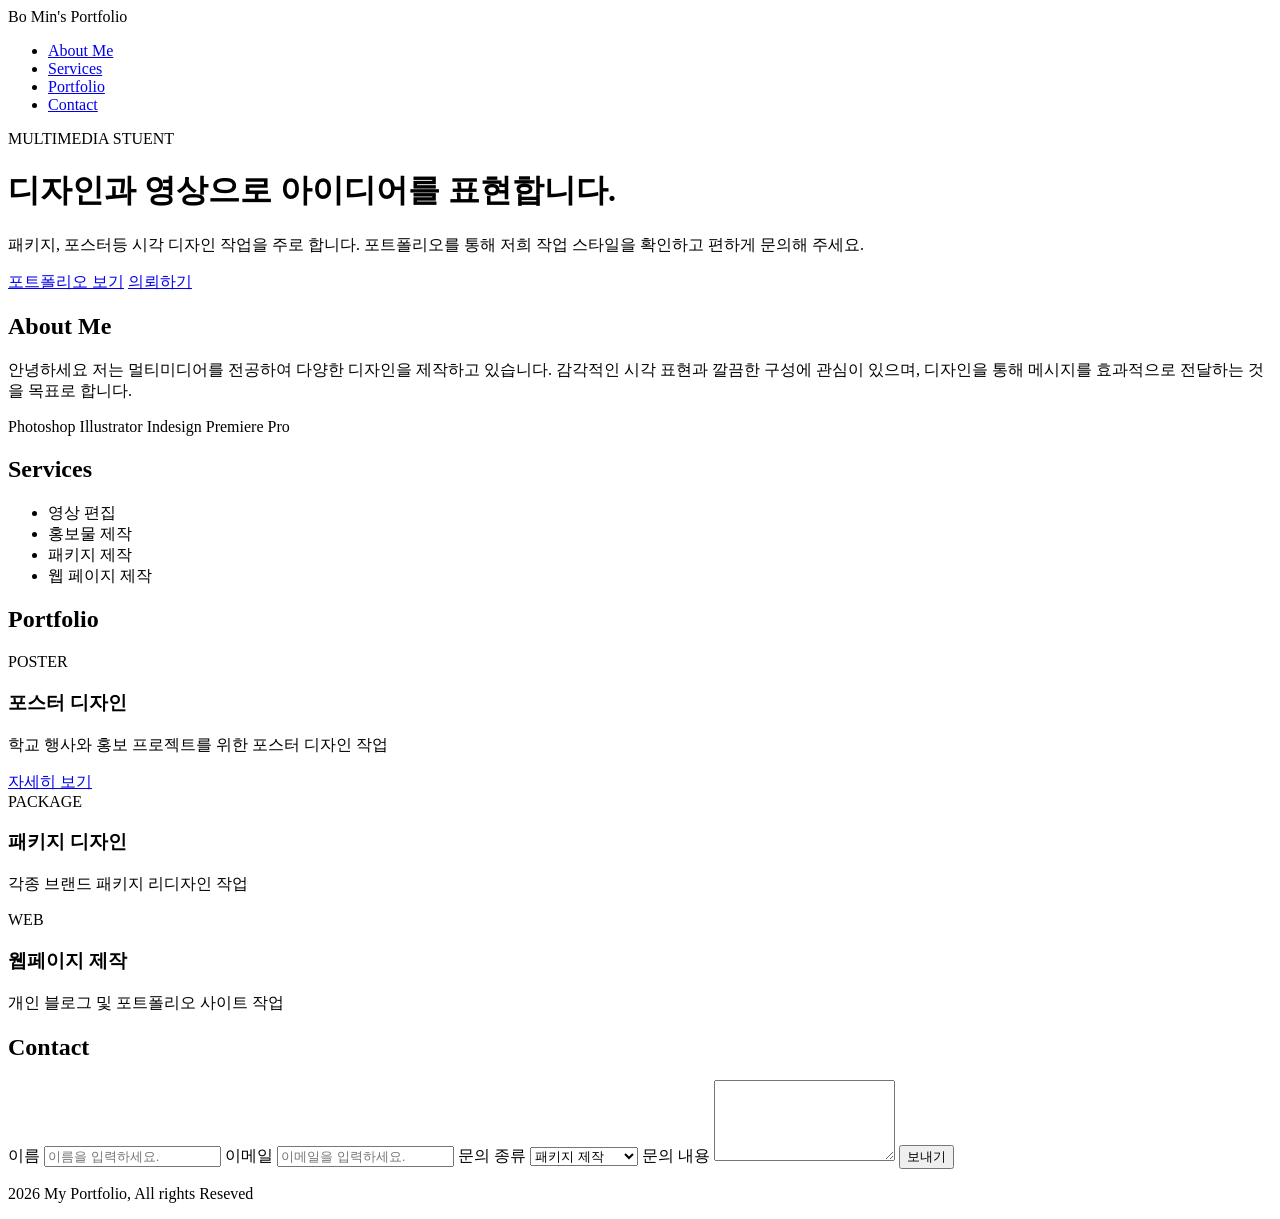
==== index.html @ cea43561 "Add files via upload" ====
<!DOCTYPE html>
<html lang="en">
<head>
    <meta charset="UTF-8">
    <meta name="viewport" content="width=device-width, initial-scale=1.0">
    <title>My Portfolio</title>
</head>
<body>
    <nav>
    <div>Bo Min's Portfolio</div>
    <ul>
        <li><a href="a"> About Me </a></li>
        <li><a href="service"> Services </a></li>
        <li><a href="portfolio"> Portfolio </a></li>
        <li><a href="contact"> Contact </a></li>
    </ul>
    </nav>
    
    <header>
    <div>
        <p>MULTIMEDIA STUENT</p>
        <h1>디자인과 영상으로 아이디어를 표현합니다.</h1>
        <p>패키지, 포스터등 시각 디자인 작업을 주로 합니다. 포트폴리오를 통해 저희 작업 스타일을 확인하고 편하게 문의해 주세요.</p>

        <div>
            <a href="#">포트폴리오 보기</a>
            <a href="#">의뢰하기</a>
        </div>
    </div>
    </header>

    <section id="a">
        <h2>About Me</h2>
        <p>안녕하세요 저는 멀티미디어를 전공하여 다양한 디자인을 제작하고 있습니다.
            감각적인 시각 표현과 깔끔한 구성에 관심이 있으며, 디자인을 통해 메시지를 효과적으로 전달하는 것을 목표로 합니다.
        </p>

        <div>
            <span>Photoshop</span>
            <span>Illustrator</span>
            <span>Indesign</span>
            <span>Premiere Pro</span>
        </div>
    </section>

    <section id="service">
        <h2>Services</h2>
        <ul>
            <li>영상 편집</li>
            <li>홍보물 제작</li>
            <li>패키지 제작</li>
            <li>웹 페이지 제작</li>
        </ul>
    </section>

    <section id="portfolio">
        <h2>Portfolio</h2>

        <div class="portfolio-grid">
            <div class="card">
                <div>POSTER</div>
                <h3>포스터 디자인</h3>
                <p>학교 행사와 홍보 프로젝트를 위한 포스터 디자인 작업</p>
                <a href="#">자세히 보기</a>
            </div>

            <div class="card">
                <div>PACKAGE</div>
                <h3>패키지 디자인</h3>
                <p>각종 브랜드 패키지 리디자인 작업</p>
            </div>

            <div class="card">
                <div>WEB</div>
                <h3>웹페이지 제작</h3>
                <p>개인 블로그 및 포트폴리오 사이트 작업</p>
            </div>
        </div>

    </section>

    <section id="contact"> 
        <h2>Contact</h2>
        <form>
            <label for="name">이름</label>
            <input type="text" name="name" placeholder="이름을 입력하세요.">

            <label for="email">이메일</label>
            <input type="email" name="email" placeholder="이메일을 입력하세요.">

            <label for="type">문의 종류</label>
            <select name="type">
                <option>패키지 제작</option>
                <option>포스터 제작</option>
                <option>영상 편집 제작</option>
                <option>웹 페이지 제작</option>
            </select>

            <label for="message">문의 내용</label>
            <textarea name="message" placeholder="문의할 내용을 입력하세요." rows="5">
            </textarea>

            <input type="submit" value="보내기">
        </form>
    </section>


    <footer>
        <p>2026 My Portfolio, All rights Reseved</p>
    </footer>

</body>
</html>
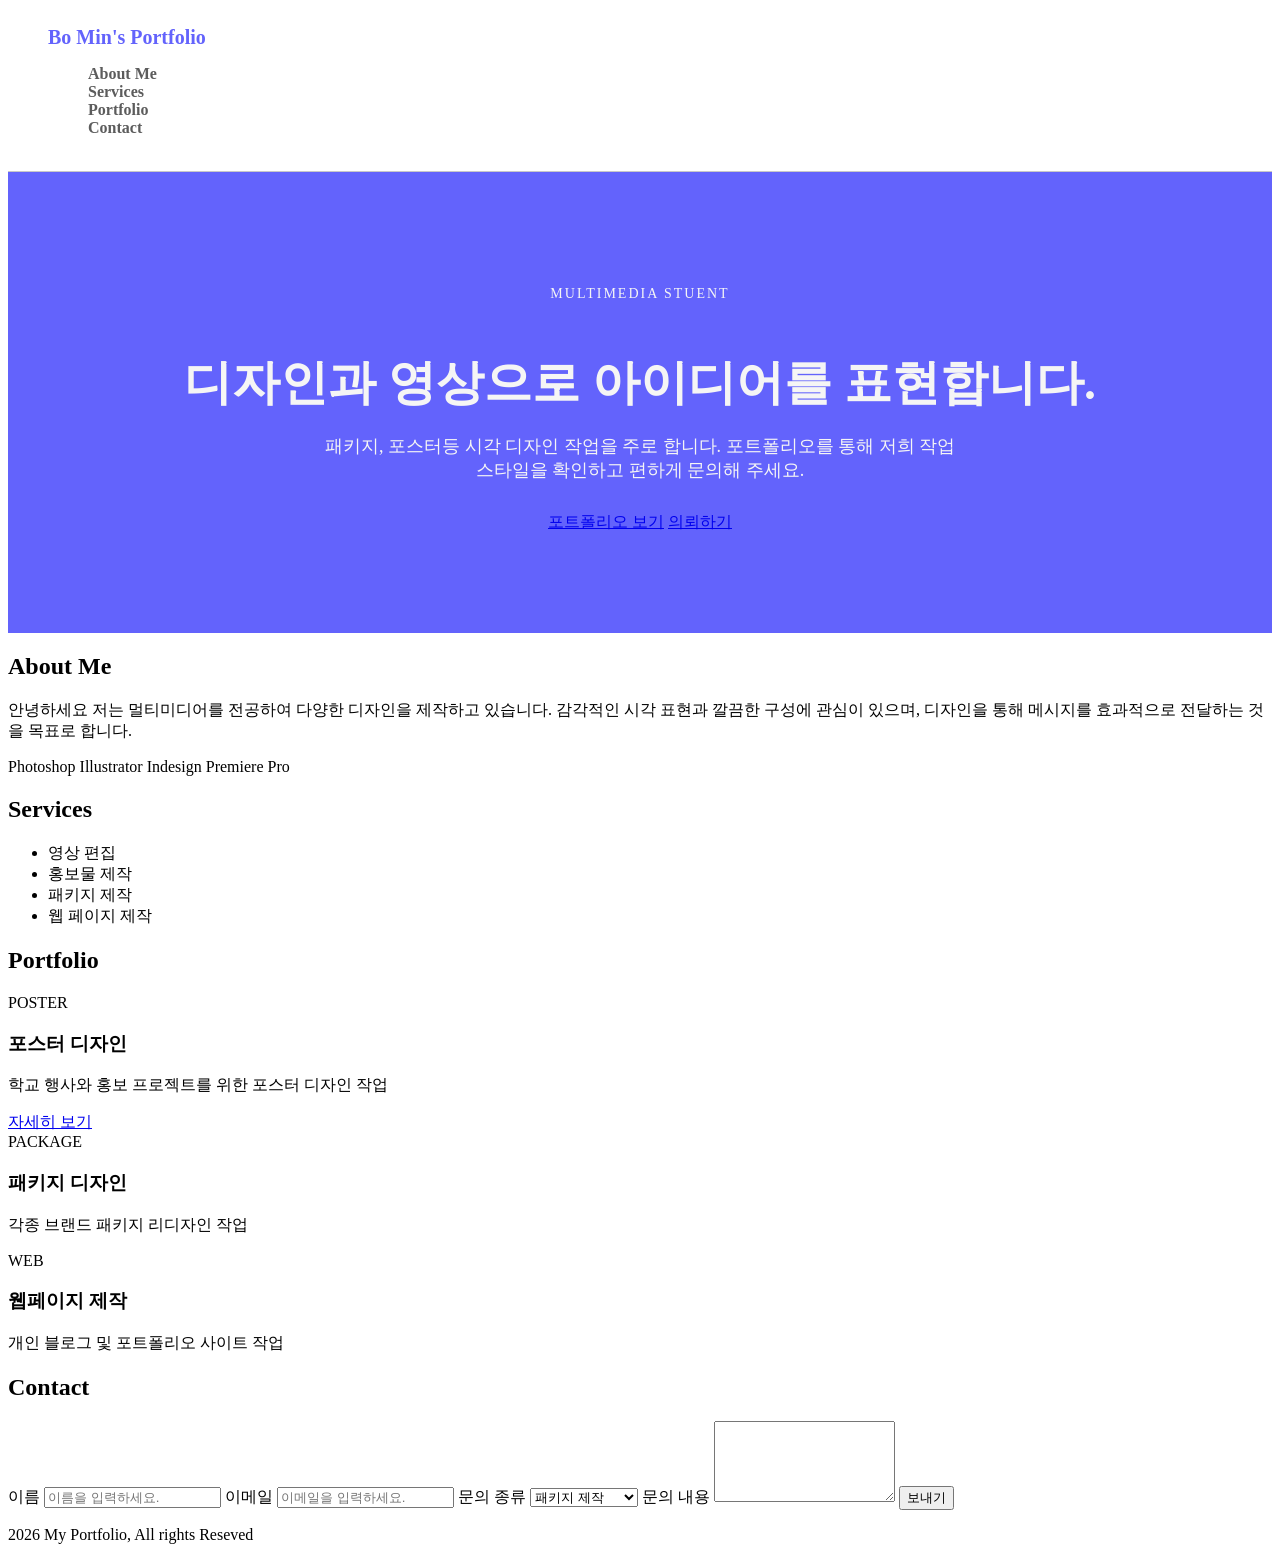
==== commit 22dd4079: "Add files via upload" ====
--- a/index.html
+++ b/index.html
@@ -4,32 +4,33 @@
     <meta charset="UTF-8">
     <meta name="viewport" content="width=device-width, initial-scale=1.0">
     <title>My Portfolio</title>
+    <link rel="stylesheet" href="style.css">
 </head>
 <body>
     <nav>
-    <div>Bo Min's Portfolio</div>
+    <div class="logo">Bo Min's Portfolio</div>
     <ul>
-        <li><a href="a"> About Me </a></li>
+        <li><a href="about"> About Me </a></li>
         <li><a href="service"> Services </a></li>
         <li><a href="portfolio"> Portfolio </a></li>
         <li><a href="contact"> Contact </a></li>
     </ul>
     </nav>
     
-    <header>
-    <div>
-        <p>MULTIMEDIA STUENT</p>
+    <header class="hero">
+    <div class="hero-text">
+        <p class="small-title">MULTIMEDIA STUENT</p>
         <h1>디자인과 영상으로 아이디어를 표현합니다.</h1>
-        <p>패키지, 포스터등 시각 디자인 작업을 주로 합니다. 포트폴리오를 통해 저희 작업 스타일을 확인하고 편하게 문의해 주세요.</p>
+        <p class="hero-description">패키지, 포스터등 시각 디자인 작업을 주로 합니다. 포트폴리오를 통해 저희 작업 스타일을 확인하고 편하게 문의해 주세요.</p>
 
-        <div>
+        <div class="hero-buttons">
             <a href="#">포트폴리오 보기</a>
             <a href="#">의뢰하기</a>
         </div>
     </div>
     </header>
 
-    <section id="a">
+    <section id="about">
         <h2>About Me</h2>
         <p>안녕하세요 저는 멀티미디어를 전공하여 다양한 디자인을 제작하고 있습니다.
             감각적인 시각 표현과 깔끔한 구성에 관심이 있으며, 디자인을 통해 메시지를 효과적으로 전달하는 것을 목표로 합니다.
--- a/style.css
+++ b/style.css
@@ -0,0 +1,51 @@
+nav {
+    background-color: rgb(255, 255, 255);
+    border-bottom: 1px solid rgb(200, 200, 200);
+    padding:18px 40px;
+}
+
+nav ul {
+    list-style: none;
+
+}
+
+nav ul li a {
+    text-decoration: none;
+    color: rgb(92, 92, 92);
+    font-weight: bold;
+}
+
+nav ul li a:hover{
+    color:rgb(174, 104, 239);
+}
+
+.logo {
+    font-size: 20px;
+    font-weight: bold;
+    color:rgb(99, 99, 252);
+}
+
+.hero {
+    background-color: rgb(99, 99, 252);
+    color: whitesmoke;
+    padding: 100px 20px;
+    text-align: center;
+}
+    
+.small-title {
+    font-size: 14px;
+    letter-spacing: 2px;
+    margin-bottom: 50px;
+}
+
+.hero h1 {
+    font-size: 48px;
+    margin-bottom: 20px;
+    line-height: 1.3;
+}
+
+.hero-description {
+    font-size: 18px;
+    width: 650px;
+    margin: 0 auto 30px auto;
+}
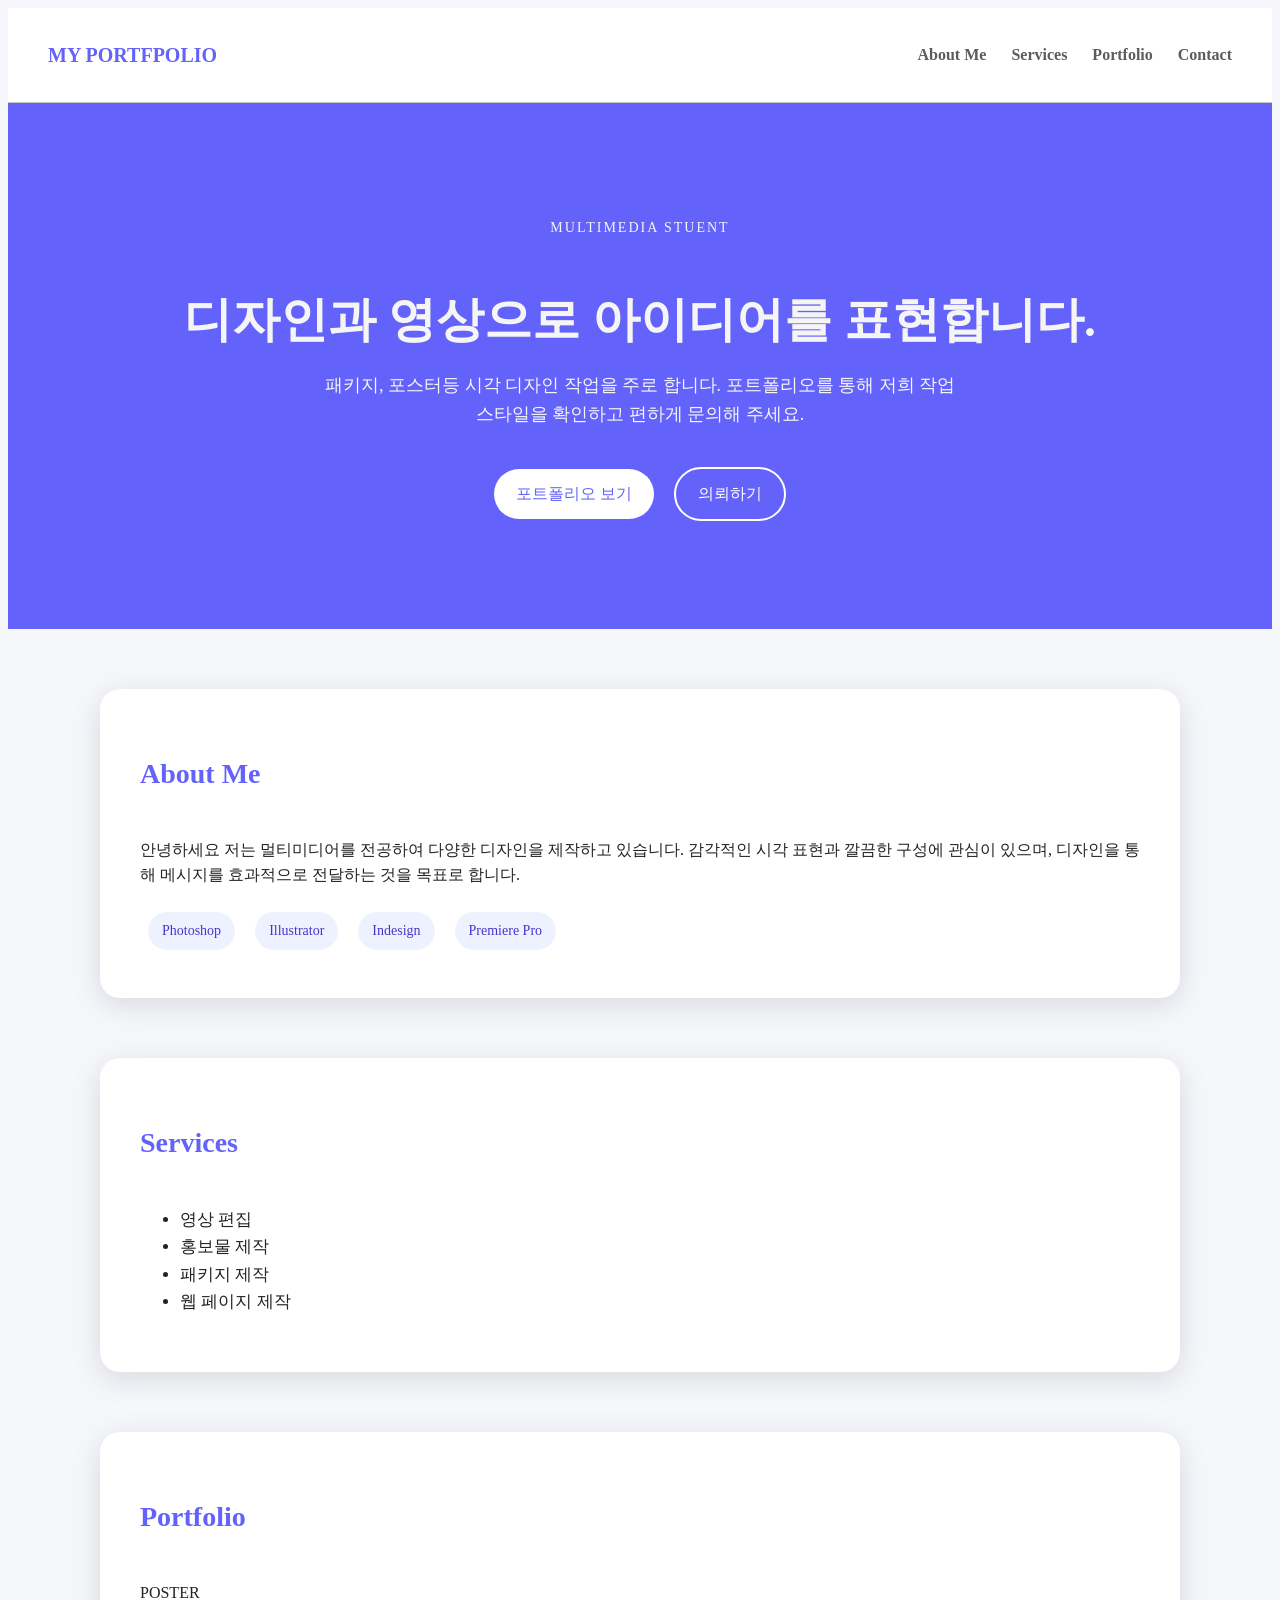
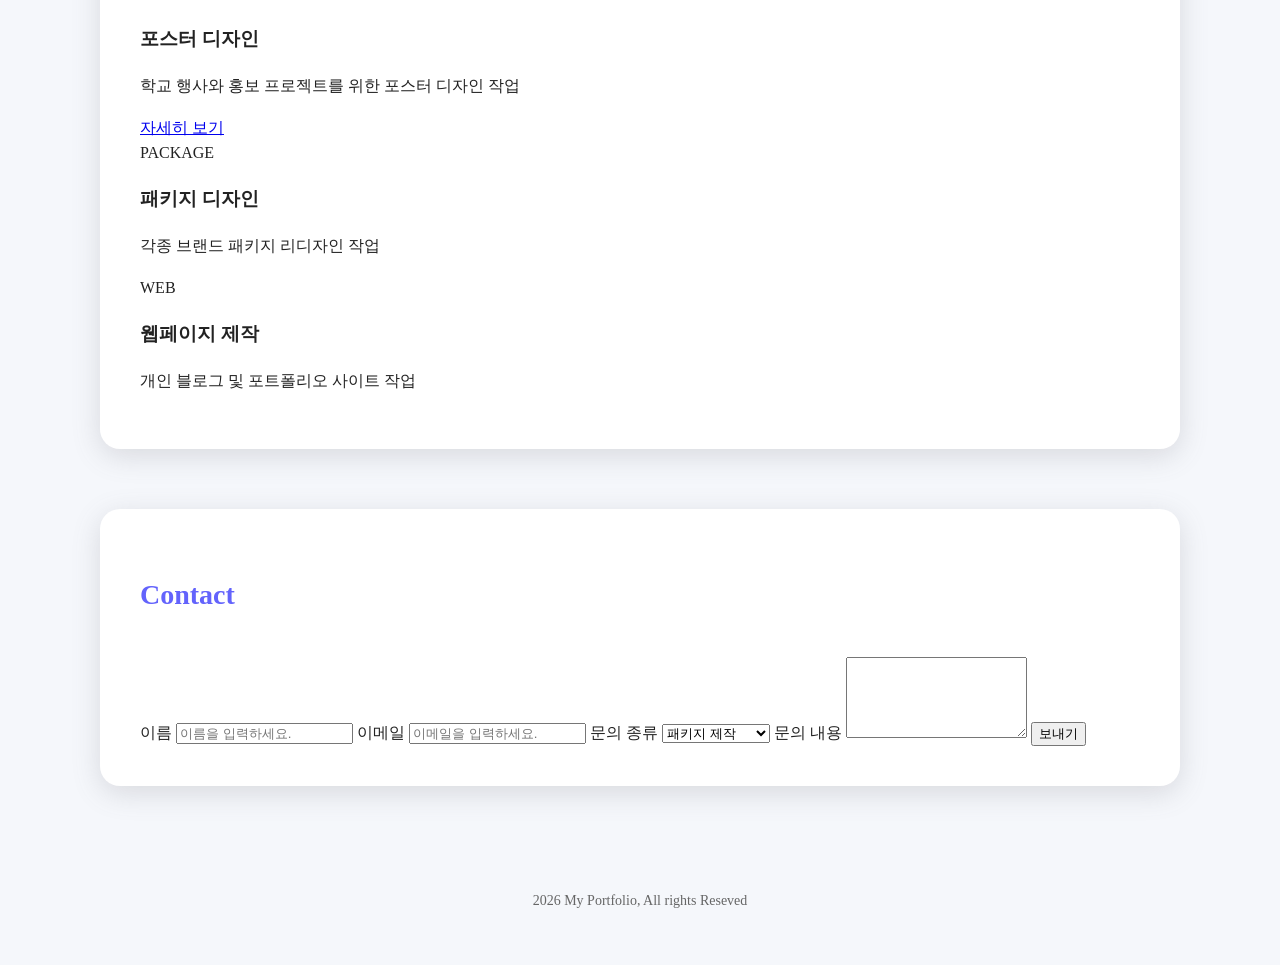
==== commit c6d99b79: "Add files via upload" ====
--- a/index.html
+++ b/index.html
@@ -8,7 +8,7 @@
 </head>
 <body>
     <nav>
-    <div class="logo">Bo Min's Portfolio</div>
+    <div class="logo">MY PORTFPOLIO</div>
     <ul>
         <li><a href="about"> About Me </a></li>
         <li><a href="service"> Services </a></li>
@@ -24,8 +24,8 @@
         <p class="hero-description">패키지, 포스터등 시각 디자인 작업을 주로 합니다. 포트폴리오를 통해 저희 작업 스타일을 확인하고 편하게 문의해 주세요.</p>
 
         <div class="hero-buttons">
-            <a href="#">포트폴리오 보기</a>
-            <a href="#">의뢰하기</a>
+            <a href="#" class="btn first">포트폴리오 보기</a>
+            <a href="#" class="btn second">의뢰하기</a>
         </div>
     </div>
     </header>
@@ -36,7 +36,7 @@
             감각적인 시각 표현과 깔끔한 구성에 관심이 있으며, 디자인을 통해 메시지를 효과적으로 전달하는 것을 목표로 합니다.
         </p>
 
-        <div>
+        <div class="skills">
             <span>Photoshop</span>
             <span>Illustrator</span>
             <span>Indesign</span>
--- a/style.css
+++ b/style.css
@@ -2,11 +2,15 @@
     background-color: rgb(255, 255, 255);
     border-bottom: 1px solid rgb(200, 200, 200);
     padding:18px 40px;
+    display: flex;
+    justify-content: space-between;
+    align-items: center;
 }
 
 nav ul {
     list-style: none;
-
+    display: flex;
+    gap:25px;
 }
 
 nav ul li a {
@@ -48,4 +52,74 @@
     font-size: 18px;
     width: 650px;
     margin: 0 auto 30px auto;
+}
+
+.btn {
+    display: inline-block;
+    padding:12px 22px;
+    border-radius: 30px;
+    text-decoration: none;
+    margin: 8px;
+}
+
+.first {
+    background-color: white;
+    color: rgb(99, 99, 252);
+}
+
+.first:hover{
+    background-color: #e2e2e3;
+    color:rgb(78, 78, 253);
+}
+
+.second {
+    border: 2px solid white;
+    color: white;
+}
+
+.second:hover{
+    background-color: rgb(118, 118, 251);
+    color: rgb(40, 40, 255);
+}
+
+body{
+    background-color: #f5f7fb;
+    color:#222;
+    line-height: 1.6;
+}
+
+section{
+    background-color: white;
+    width: 1000px;
+    margin: 60px auto;
+    padding: 40px;
+    border-radius: 20px;
+    box-shadow: rgba(100, 100, 111, 0.2) 0px 7px 29px 0px;
+}
+
+section h2{
+    font-size: 28px;
+    margin-bottom: 40px;
+    color: rgb(99, 99, 252);
+}
+
+.skills span{
+    display: inline-block;
+    background-color: #eef2ff;
+    padding: 8px 14px;
+    border-radius: 20px;
+    margin: 8px;
+    font-size: 14px;
+    color: #4338ca;
+}
+
+#service ul{
+    font-size: 17px;
+}
+
+footer {
+    text-align: center;
+    padding:30px 20px;
+    color:#666;
+    font-size: 14px;
 }
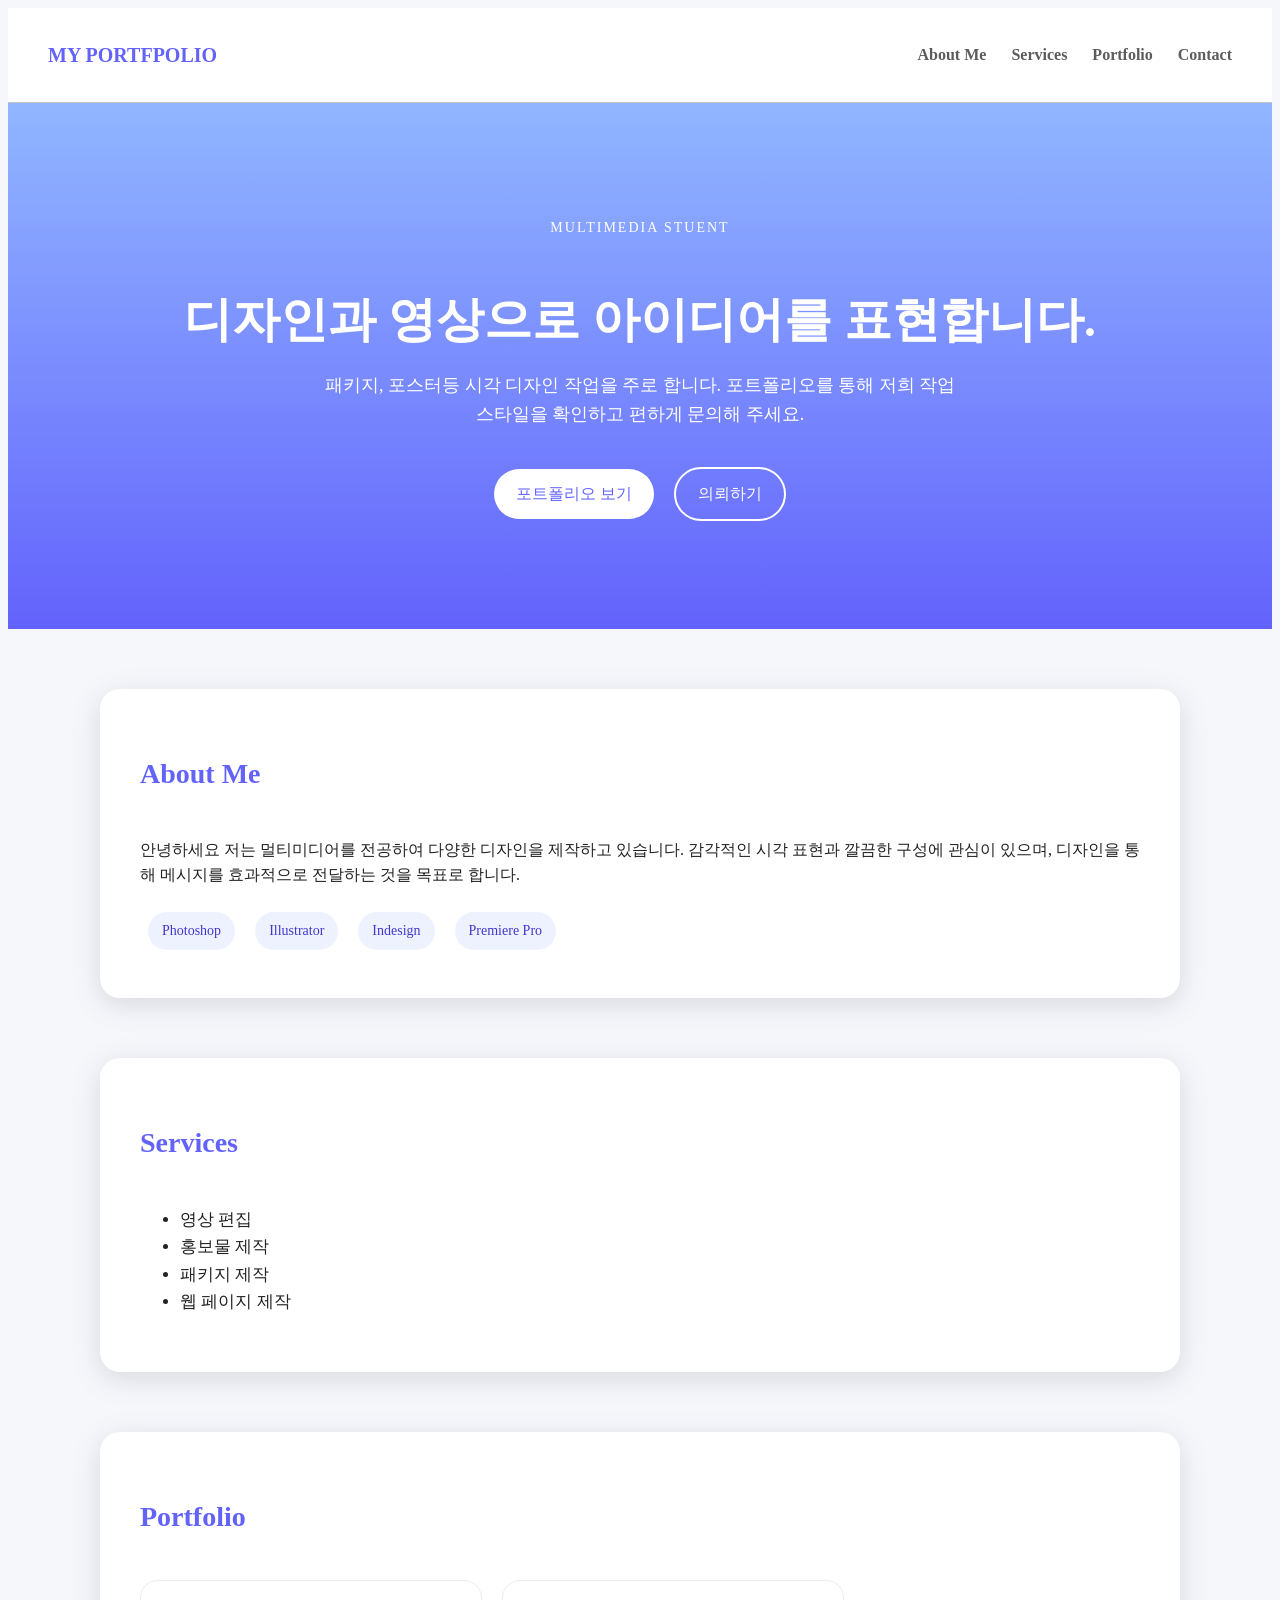
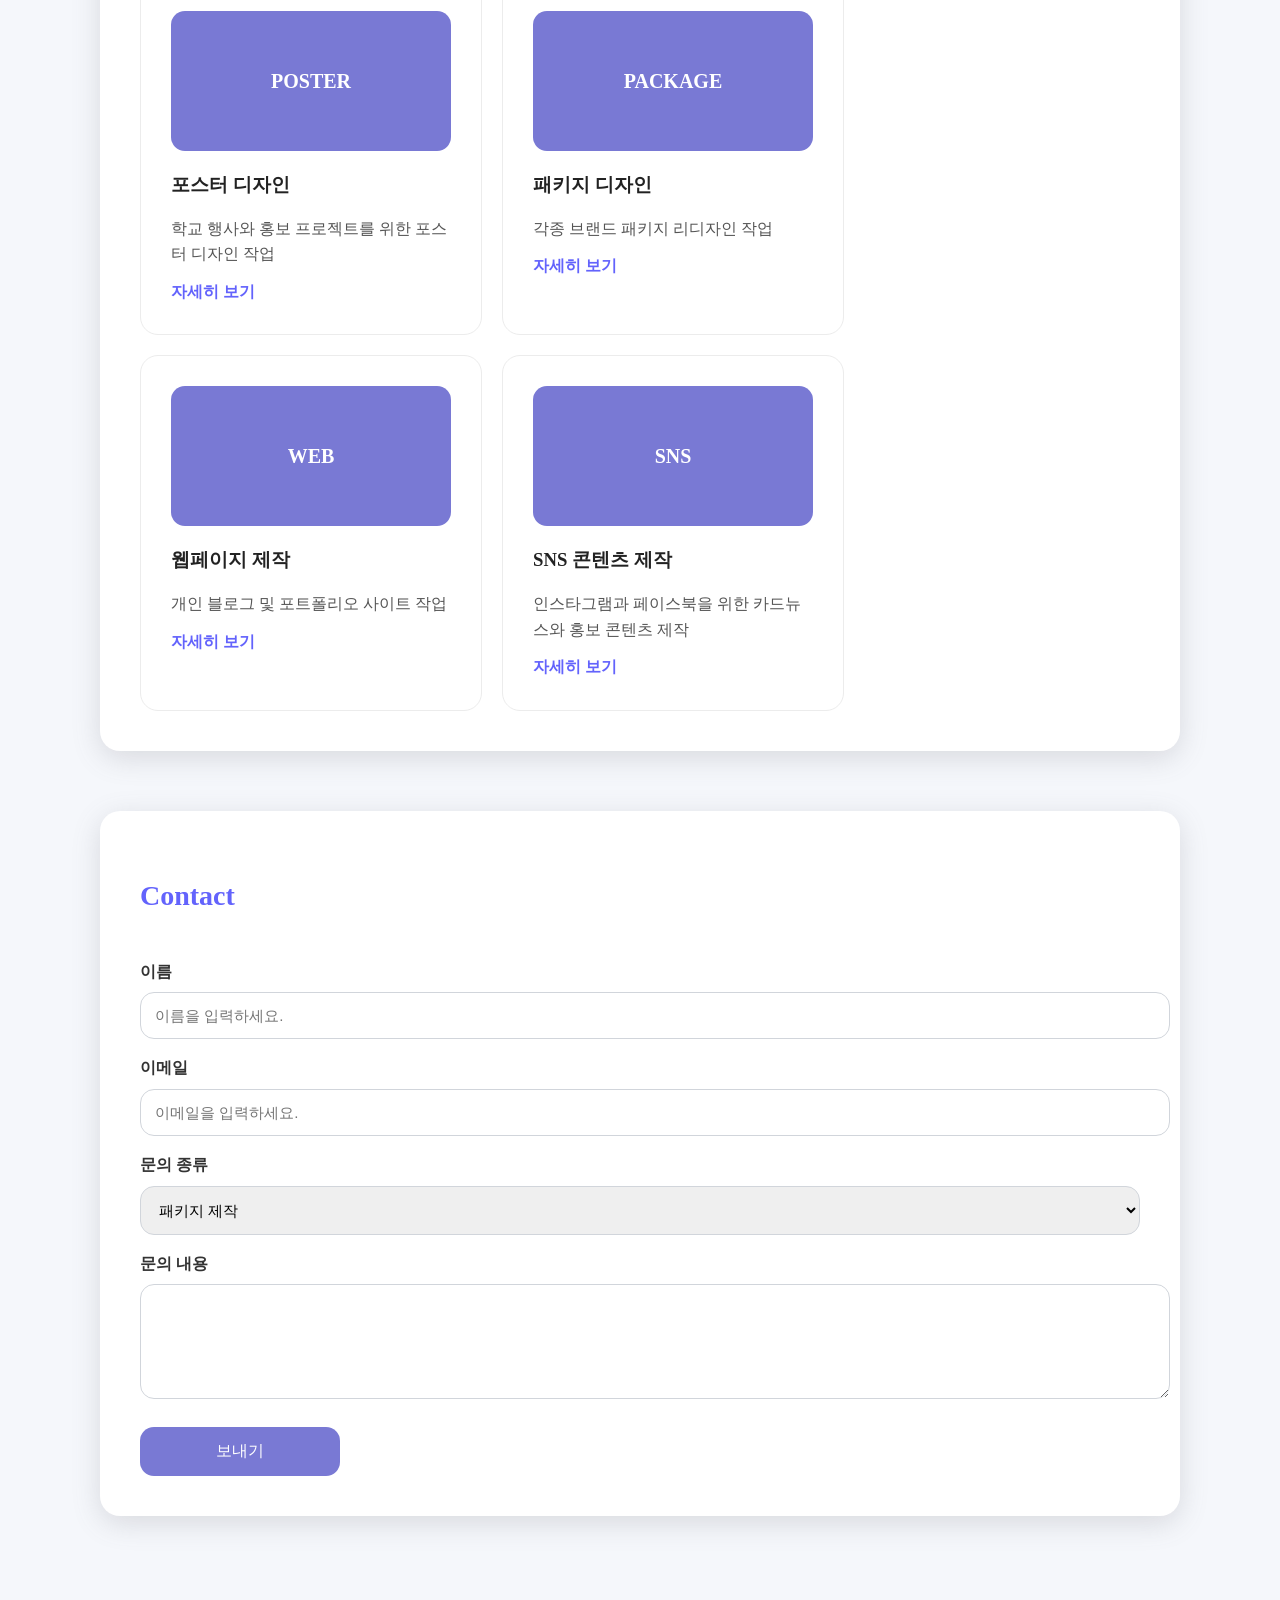
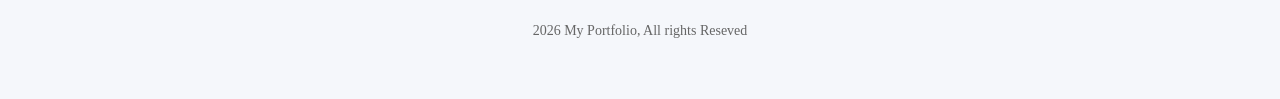
==== commit 87f1c0d8: "Add files via upload" ====
--- a/index.html
+++ b/index.html
@@ -59,30 +59,42 @@
 
         <div class="portfolio-grid">
             <div class="card">
-                <div>POSTER</div>
+                <div class="card-image">POSTER</div>
                 <h3>포스터 디자인</h3>
                 <p>학교 행사와 홍보 프로젝트를 위한 포스터 디자인 작업</p>
                 <a href="#">자세히 보기</a>
             </div>
 
             <div class="card">
-                <div>PACKAGE</div>
+                <div class="card-image">PACKAGE</div>
                 <h3>패키지 디자인</h3>
                 <p>각종 브랜드 패키지 리디자인 작업</p>
+                <a href="#">자세히 보기</a>
             </div>
 
             <div class="card">
-                <div>WEB</div>
+                <div class="card-image">WEB</div>
                 <h3>웹페이지 제작</h3>
                 <p>개인 블로그 및 포트폴리오 사이트 작업</p>
+                <a href="#">자세히 보기</a>
             </div>
+
+            <div class="card">
+                <div class="card-image">SNS</div>
+                <h3>SNS 콘텐츠 제작</h3>
+                <p>인스타그램과 페이스북을 위한 카드뉴스와 홍보 콘텐츠 제작</p>
+                <a href="#">자세히 보기</a>
+            </div>
+
+      
+
         </div>
 
     </section>
 
     <section id="contact"> 
         <h2>Contact</h2>
-        <form>
+        <form class="contact-form">
             <label for="name">이름</label>
             <input type="text" name="name" placeholder="이름을 입력하세요.">
 
--- a/style.css
+++ b/style.css
@@ -30,8 +30,9 @@
 }
 
 .hero {
-    background-color: rgb(99, 99, 252);
-    color: whitesmoke;
+    background: #6363FC;
+    background: linear-gradient(0deg, rgba(99, 99, 252, 1) 0%, rgba(145, 182, 255, 1) 100%);
+    color: white;
     padding: 100px 20px;
     text-align: center;
 }
@@ -122,4 +123,78 @@
     padding:30px 20px;
     color:#666;
     font-size: 14px;
+}
+
+.card{
+    width:280px;
+    border: 1px solid #ececec;
+    border-radius: 18px;
+    padding: 30px;
+}
+
+.card h3 {
+    color:#222;
+    margin-bottom: 15px;
+}
+
+.card p {
+    color:#555;
+    margin-bottom: 12px;
+}
+
+.card a{
+    color:#6363FC;
+    text-decoration: none;
+    font-weight: bold;
+}
+
+.card a:hover{
+    text-decoration: underline;
+}
+
+.card-image {
+    height:140px;
+    background-color: #7979d4;
+    border-radius: 14px;
+    font-size: 20px;
+    font-weight: bold;
+    color:#ffffff;
+    display: flex;
+    justify-content: center;
+    align-items: center;
+    margin-bottom: 18px;
+}
+
+.portfolio-grid{
+    display: flex;
+    gap: 20px;
+    flex-wrap: wrap;
+}
+
+.contact-form label {
+    display:block;
+    margin-top: 16px;
+    margin-bottom: 8px;
+    color:#333;
+    font-weight: bold;
+}
+
+.contact-form input,
+.contact-form select,
+.contact-form textarea {
+    width:100%;
+    padding:14px;
+    border: 1px solid #d1d5db;
+    border-radius: 14px;
+    font-size: 15px;
+}
+
+.contact-form input[type="submit"] {
+    margin-top: 20px;
+    background-color: #7979d4;
+    color: white;
+    width:200px;
+    font-size: 16px;
+    border: none;
+    padding: 14px 24px;
 }
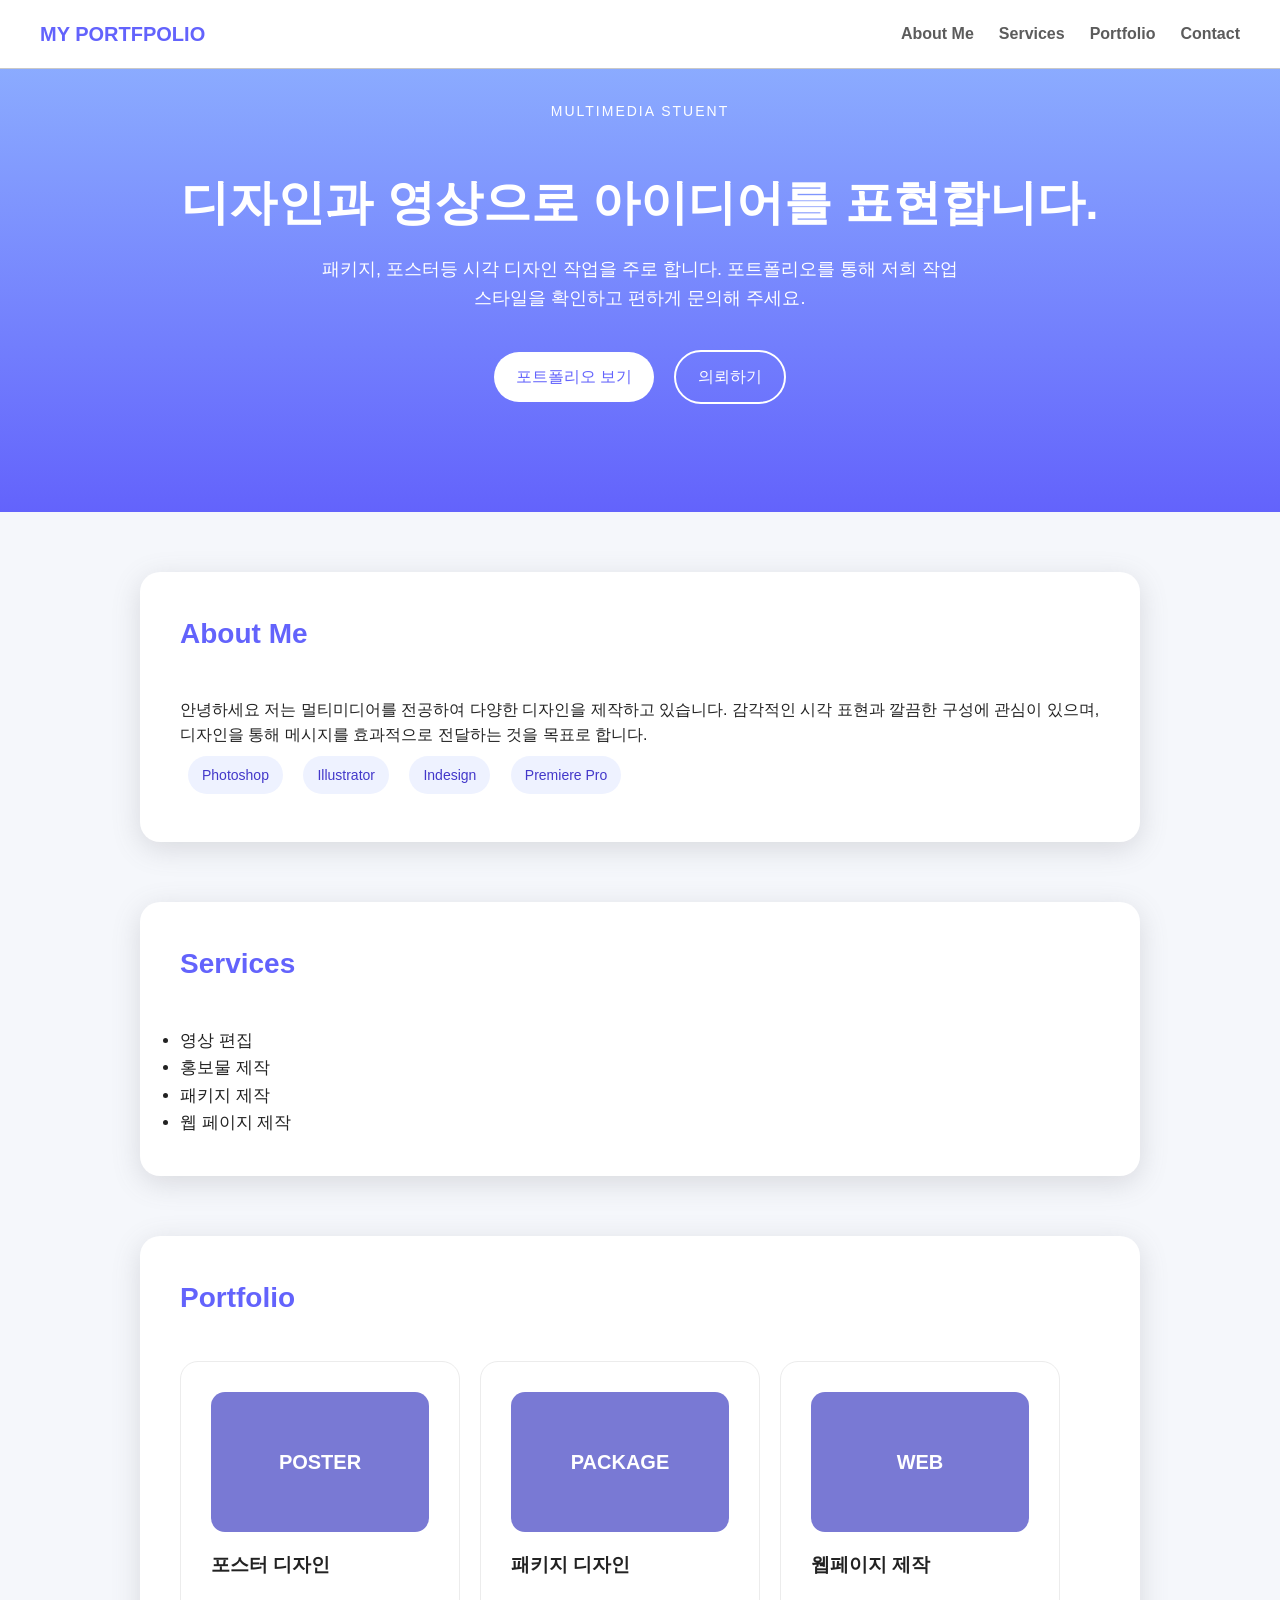
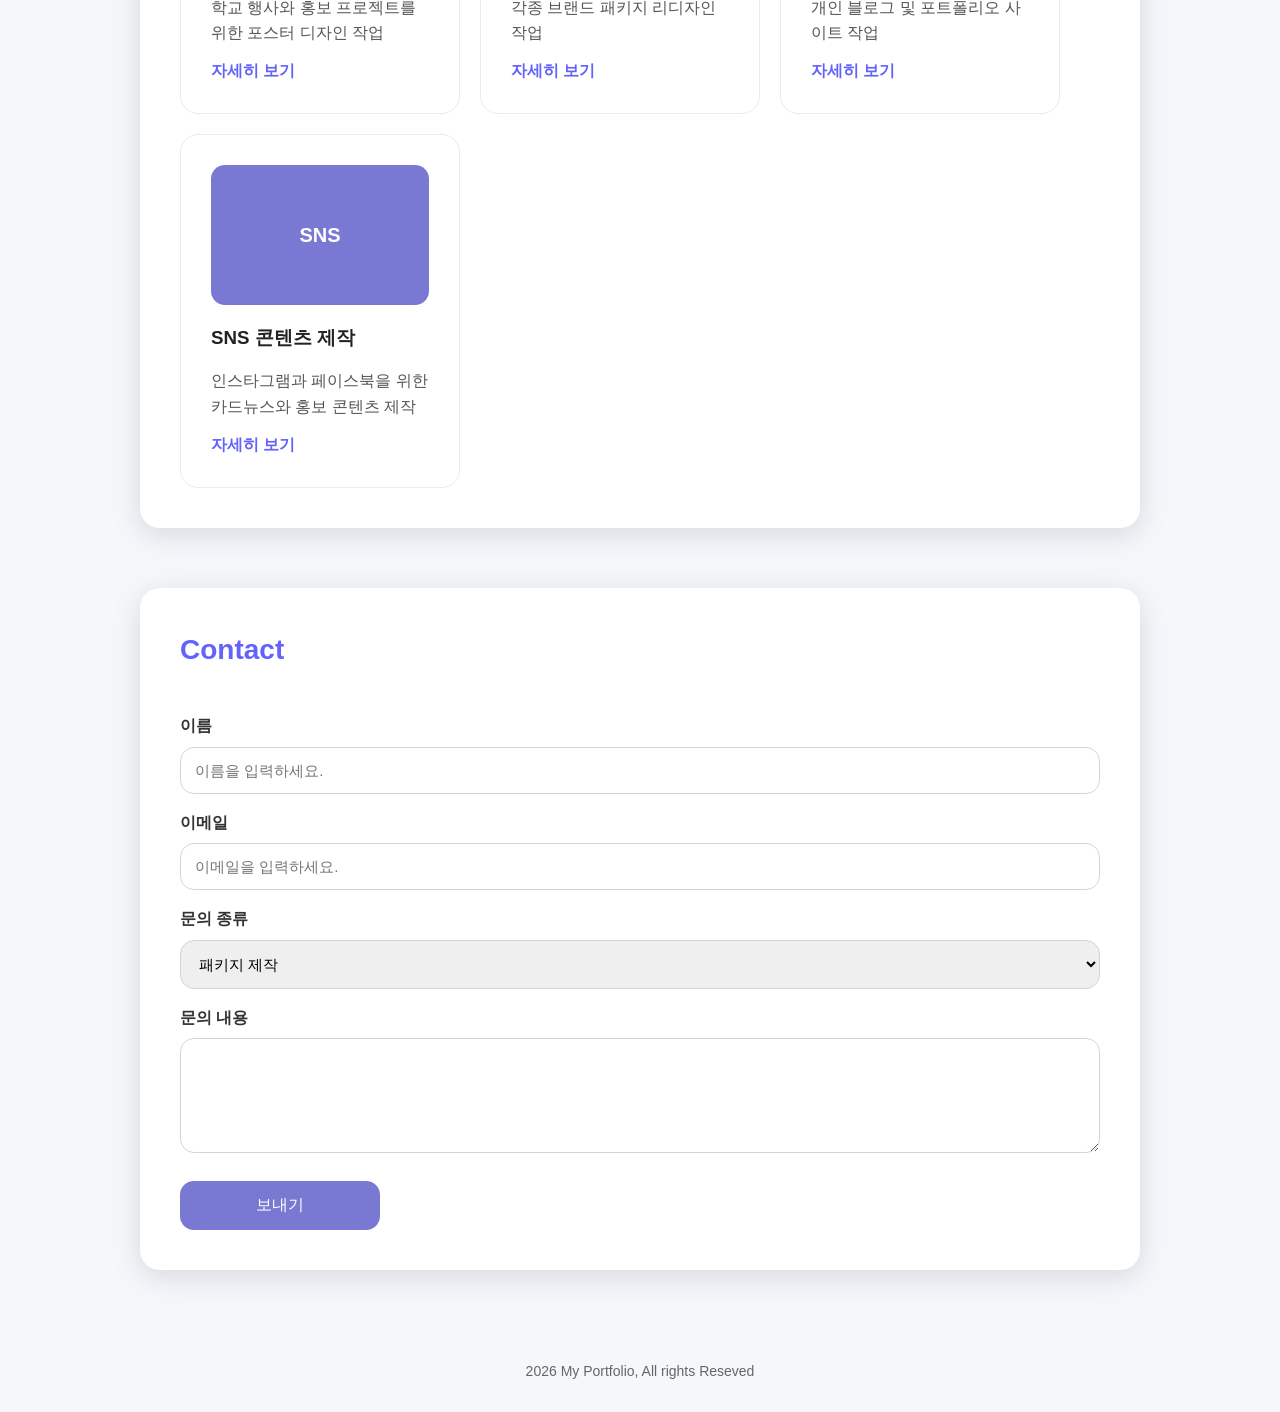
==== commit 24181347: "Add files via upload" ====
--- a/index.html
+++ b/index.html
@@ -10,10 +10,10 @@
     <nav>
     <div class="logo">MY PORTFPOLIO</div>
     <ul>
-        <li><a href="about"> About Me </a></li>
-        <li><a href="service"> Services </a></li>
-        <li><a href="portfolio"> Portfolio </a></li>
-        <li><a href="contact"> Contact </a></li>
+        <li><a href="#about"> About Me </a></li>
+        <li><a href="#service"> Services </a></li>
+        <li><a href="#portfolio"> Portfolio </a></li>
+        <li><a href="#contact"> Contact </a></li>
     </ul>
     </nav>
     
@@ -62,28 +62,28 @@
                 <div class="card-image">POSTER</div>
                 <h3>포스터 디자인</h3>
                 <p>학교 행사와 홍보 프로젝트를 위한 포스터 디자인 작업</p>
-                <a href="#">자세히 보기</a>
+                <a href="poster.html" target="_blank">자세히 보기</a>
             </div>
 
             <div class="card">
                 <div class="card-image">PACKAGE</div>
                 <h3>패키지 디자인</h3>
                 <p>각종 브랜드 패키지 리디자인 작업</p>
-                <a href="#">자세히 보기</a>
+                <a href="package.html" target="_blank">자세히 보기</a>
             </div>
 
             <div class="card">
                 <div class="card-image">WEB</div>
                 <h3>웹페이지 제작</h3>
                 <p>개인 블로그 및 포트폴리오 사이트 작업</p>
-                <a href="#">자세히 보기</a>
+                <a href="web.html" target="_blank">자세히 보기</a>
             </div>
 
             <div class="card">
                 <div class="card-image">SNS</div>
                 <h3>SNS 콘텐츠 제작</h3>
                 <p>인스타그램과 페이스북을 위한 카드뉴스와 홍보 콘텐츠 제작</p>
-                <a href="#">자세히 보기</a>
+                <a href="sns.html" target="_blank">자세히 보기</a>
             </div>
 
       
--- a/style.css
+++ b/style.css
@@ -1,3 +1,10 @@
+* {
+    box-sizing: border-box;
+    margin:0;
+    padding:0;
+    font-family: Arial, sans-serif;
+}
+
 nav {
     background-color: rgb(255, 255, 255);
     border-bottom: 1px solid rgb(200, 200, 200);
@@ -5,6 +12,11 @@
     display: flex;
     justify-content: space-between;
     align-items: center;
+    position:fixed;
+    width:100%;
+    top:0;
+    left: 0;
+    z-index: 1000;
 }
 
 nav ul {
@@ -35,6 +47,7 @@
     color: white;
     padding: 100px 20px;
     text-align: center;
+    animation: fadeUp 2.5s ease;
 }
     
 .small-title {
@@ -130,8 +143,13 @@
     border: 1px solid #ececec;
     border-radius: 18px;
     padding: 30px;
-}
-
+    transition: box-shadow 0.3s, transform 0.3s;
+}
+
+.card:hover{
+    box-shadow: 0 10px 24px rgba(0,0,0,0.12);
+    transform: translate(0, -8px);
+}
 .card h3 {
     color:#222;
     margin-bottom: 15px;
@@ -197,4 +215,22 @@
     font-size: 16px;
     border: none;
     padding: 14px 24px;
+    transition: background-color 0.3s, transform 0.3s;
+}
+
+.contact-form input[type="submit"]:hover {
+    background-color: #5d53d0;
+    transform: translate(0, -3px);
+}
+
+@keyframes fadeUp {
+    from {
+        opacity: 0;
+        transform: translate(0, 25px);
+    }
+
+    to {
+        opacity: 1;
+        transform: translate(0, 0);
+    }
 }
